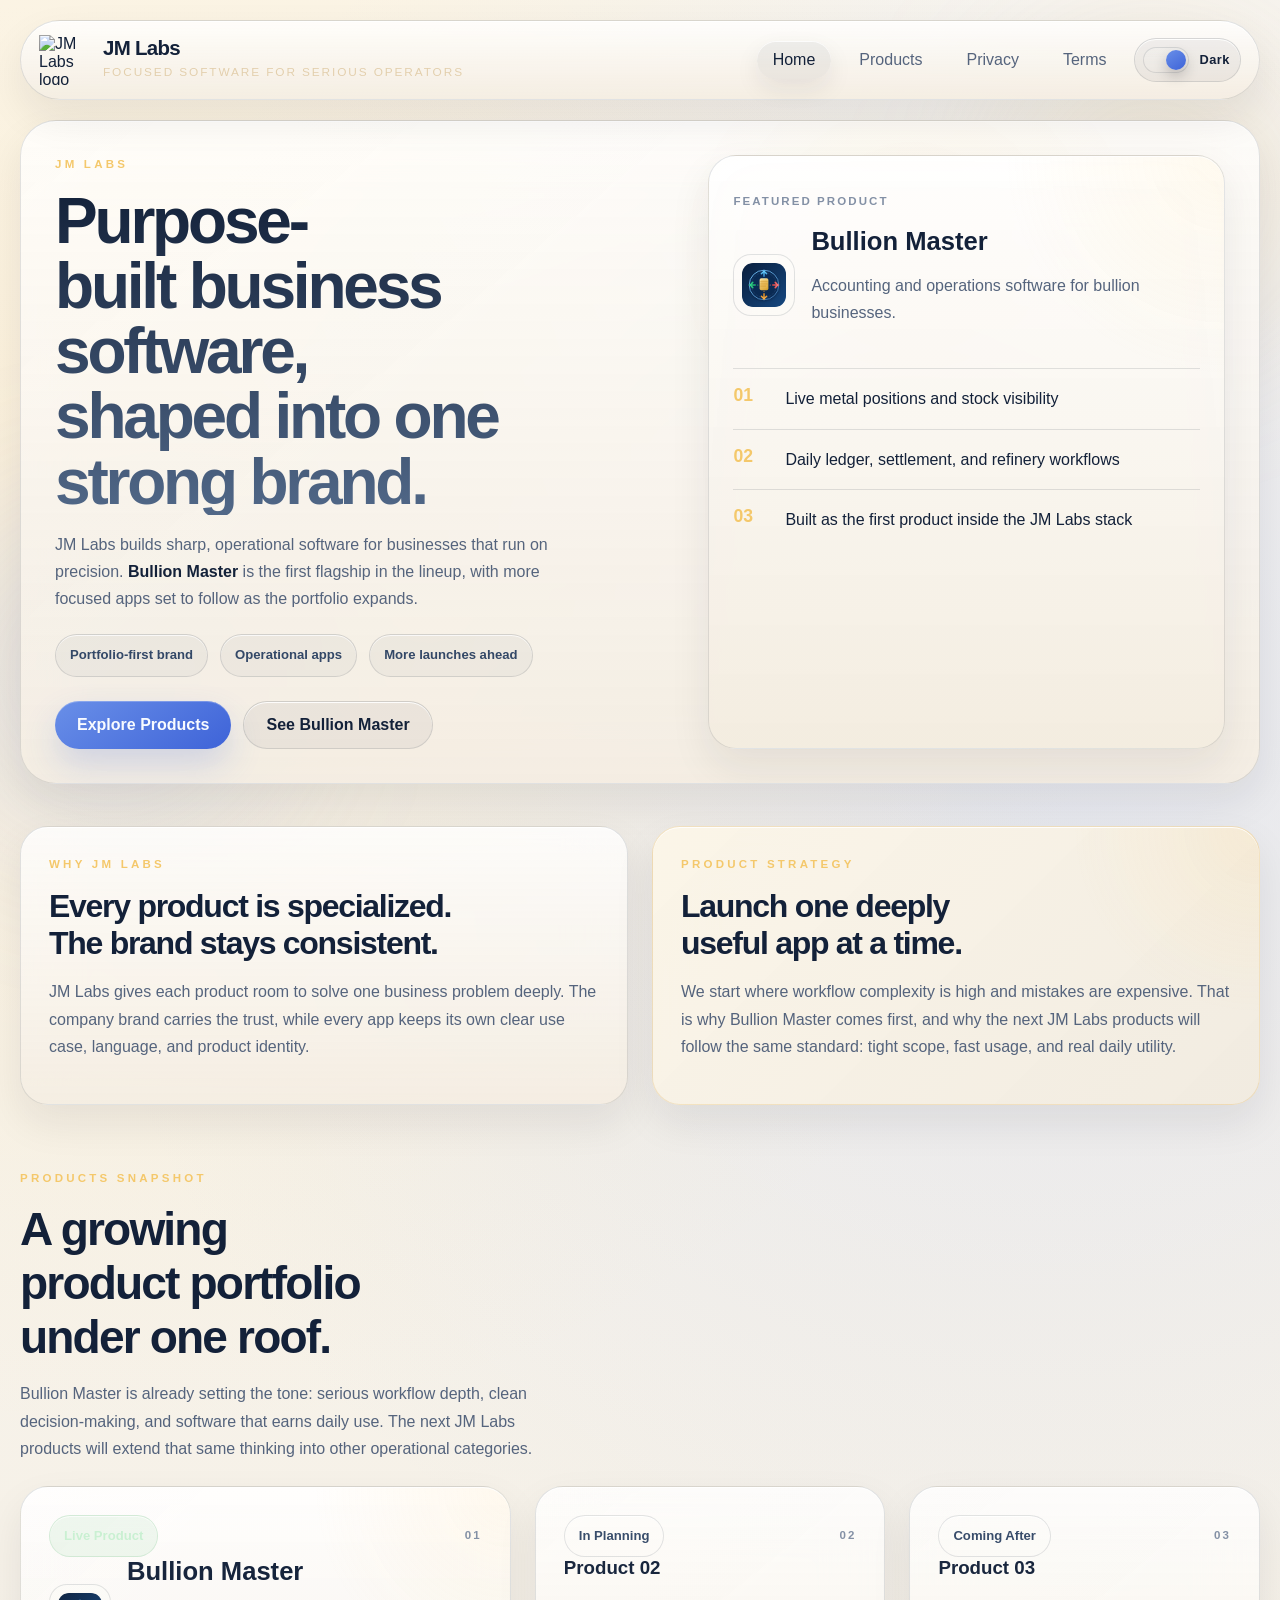
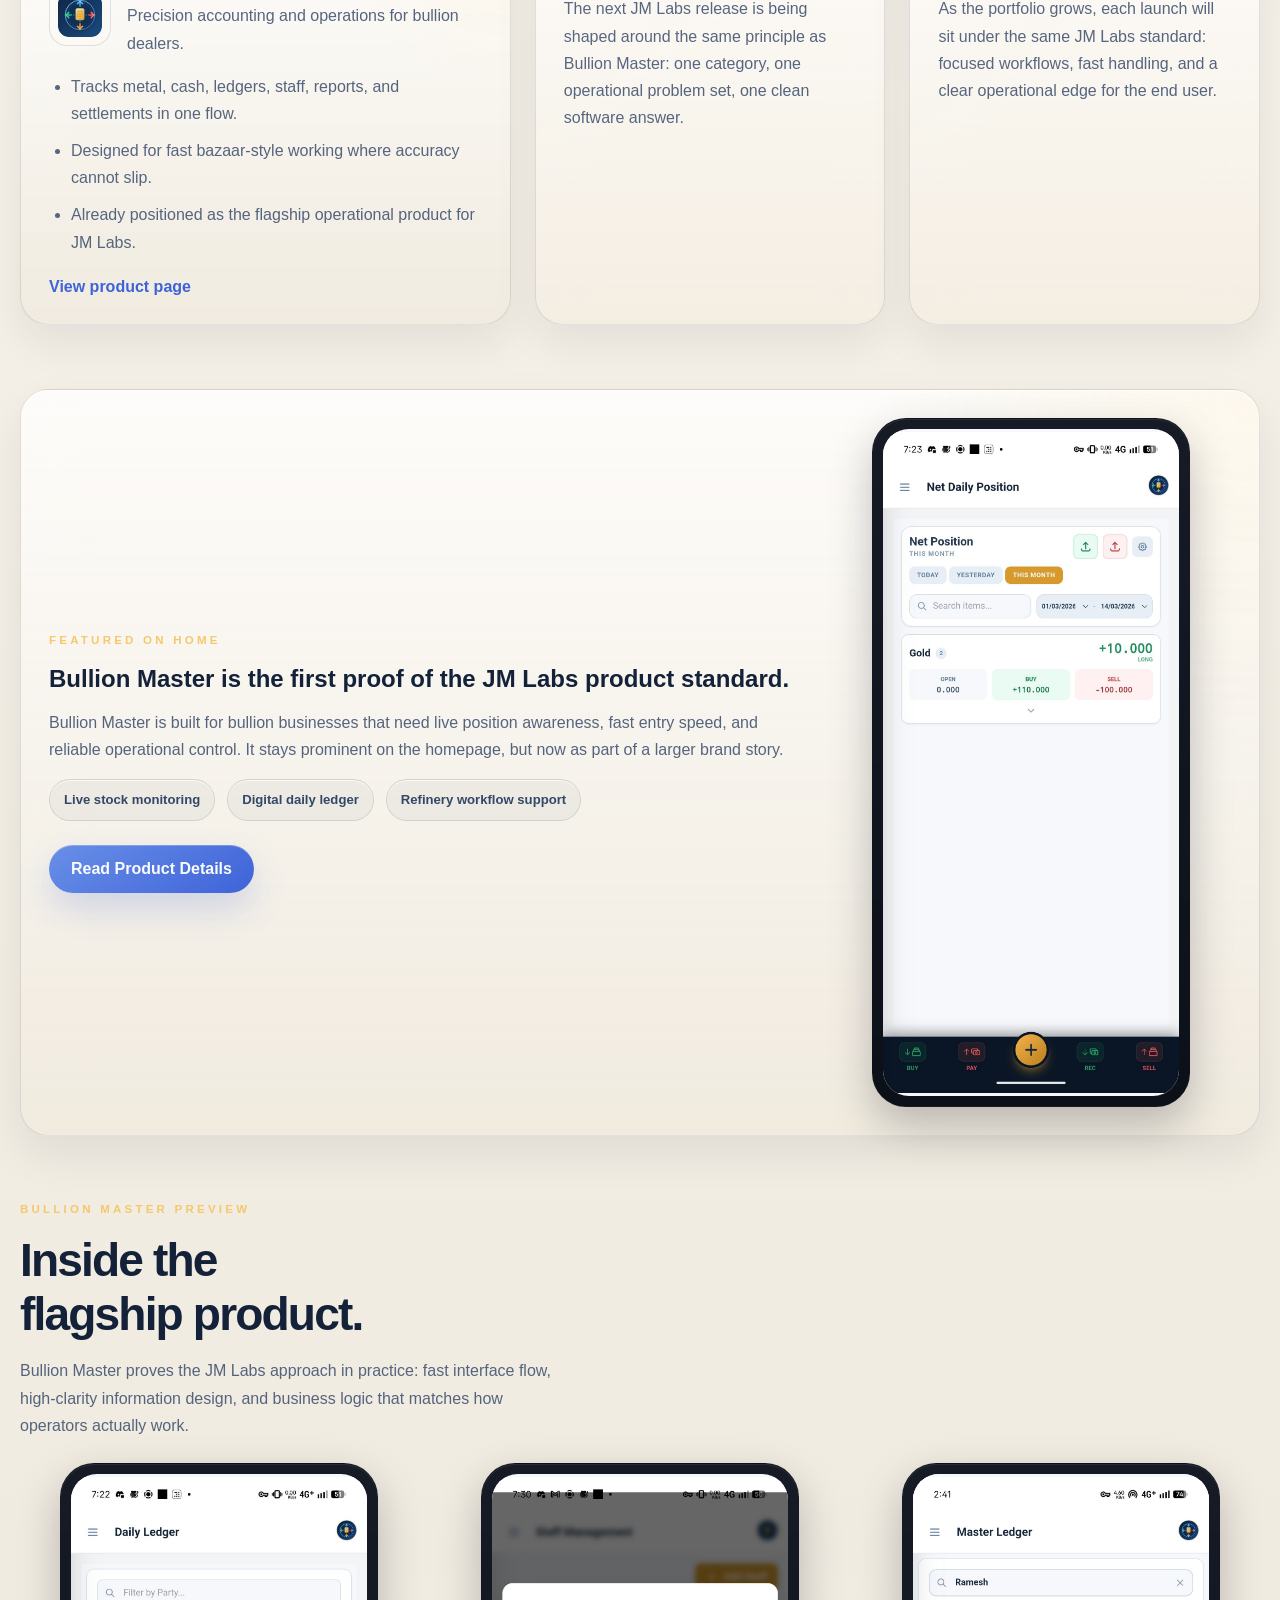
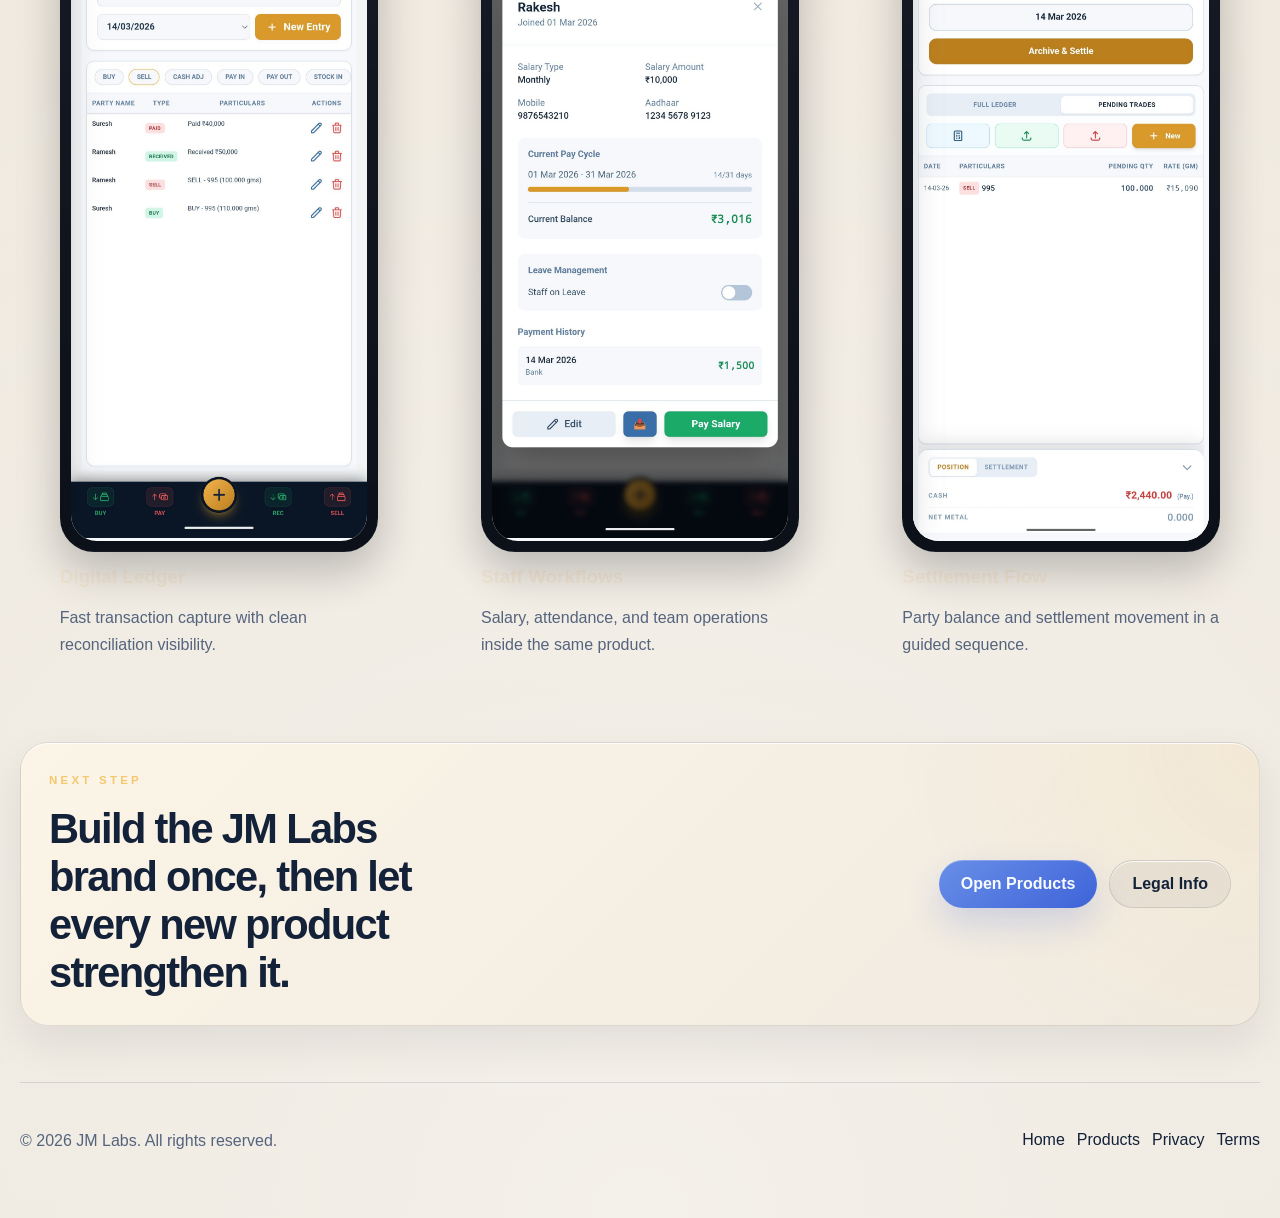
==== index.html @ 19a1b7b4 "Deploy site from JM-Labs-Pvt-Ltd/JM-Labs-Official-Website@8c43b863557e855a9a0ef1b37d0a8977aa1fcd09" ====
<!DOCTYPE html>
<html lang="en">
  <head>
    <meta charset="UTF-8" />
    <meta name="viewport" content="width=device-width, initial-scale=1.0" />
    <title>JM Labs | Product Studio for Purpose-Built Business Apps</title>
    <meta
      name="description"
      content="JM Labs builds focused software products for operational businesses. Explore Bullion Master and the next wave of apps now in development."
    />
    <script>
      (() => {
        try {
          const savedTheme = localStorage.getItem("jmlabs-theme");
          const systemTheme = window.matchMedia("(prefers-color-scheme: light)").matches ? "light" : "dark";
          document.documentElement.dataset.theme = savedTheme || systemTheme;
        } catch {
          document.documentElement.dataset.theme = "dark";
        }
      })();
    </script>
    <link rel="icon" type="image/svg+xml" href="./assets/jm-labs-icon-final-DJR-SEWx.svg" />
    <script type="module" crossorigin src="./assets/script-Eg68pvs0.js"></script>
    <link rel="stylesheet" crossorigin href="./assets/script-B5YEWej2.css">
  </head>
  <body data-page="home">
    <div class="site-chrome">
      <header class="site-header">
        <a class="brand-mark" href="./index.html" aria-label="JM Labs home">
          <img class="brand-icon" src="data:image/svg+xml,%3csvg%20width='1024'%20height='1024'%20viewBox='0%200%201024%201024'%20xmlns='http://www.w3.org/2000/svg'%20fill='none'%3e%3cdefs%3e%3clinearGradient%20id='bgFinal'%20x1='94'%20y1='88'%20x2='930'%20y2='928'%20gradientUnits='userSpaceOnUse'%3e%3cstop%20stop-color='%231A2234'/%3e%3cstop%20offset='1'%20stop-color='%230C1018'/%3e%3c/linearGradient%3e%3clinearGradient%20id='meshFinal'%20x1='236'%20y1='230'%20x2='776'%20y2='794'%20gradientUnits='userSpaceOnUse'%3e%3cstop%20stop-color='%2391D3FF'/%3e%3cstop%20offset='0.56'%20stop-color='%235A7DE0'/%3e%3cstop%20offset='1'%20stop-color='%23F0BC62'/%3e%3c/linearGradient%3e%3c/defs%3e%3crect%20x='72'%20y='72'%20width='880'%20height='880'%20rx='252'%20fill='url(%23bgFinal)'/%3e%3ccircle%20cx='512'%20cy='512'%20r='308'%20stroke='%23FFFFFF'%20stroke-opacity='0.06'%20stroke-width='2'/%3e%3cg%20stroke='url(%23meshFinal)'%20stroke-width='34'%20stroke-linecap='round'%20stroke-linejoin='round'%3e%3cpath%20d='M274%20306H360V682C360%20734%20334%20770%20284%20770'/%3e%3cpath%20d='M474%20736V324L624%20516L730%20392V736'/%3e%3c/g%3e%3cg%20fill='%23F3C66D'%3e%3ccircle%20cx='360'%20cy='306'%20r='21'/%3e%3ccircle%20cx='284'%20cy='770'%20r='21'/%3e%3ccircle%20cx='474'%20cy='324'%20r='21'/%3e%3ccircle%20cx='624'%20cy='516'%20r='21'/%3e%3ccircle%20cx='730'%20cy='392'%20r='21'/%3e%3ccircle%20cx='730'%20cy='736'%20r='21'/%3e%3c/g%3e%3c/svg%3e" alt="JM Labs logo" />
          <span class="brand-lockup">
            <span class="brand-wordmark">JM Labs</span>
            <span class="brand-caption">Focused software for serious operators</span>
          </span>
        </a>

        <div class="header-controls">
          <nav class="site-nav" id="site-nav">
            <a class="is-active" href="./index.html">Home</a>
            <a href="./product-details.html">Products</a>
            <a href="./privacy-policy.html">Privacy</a>
            <a href="./terms-and-conditions.html">Terms</a>
          </nav>

          <button class="theme-toggle" type="button" data-theme-toggle aria-pressed="false">
            <span class="theme-toggle-track" aria-hidden="true">
              <span class="theme-toggle-thumb"></span>
            </span>
            <span class="theme-toggle-label">Light</span>
          </button>

          <button class="menu-toggle" type="button" aria-expanded="false" aria-controls="site-nav">
            Menu
          </button>
        </div>
      </header>

      <main>
        <section class="hero-section reveal">
          <div class="hero-copy">
            <p class="eyebrow">JM Labs</p>
            <h1>Purpose-built business software, shaped into one strong brand.</h1>
            <p class="hero-text">
              JM Labs builds sharp, operational software for businesses that run on precision.
              <strong>Bullion Master</strong> is the first flagship in the lineup, with more
              focused apps set to follow as the portfolio expands.
            </p>

            <div class="hero-badges">
              <span>Portfolio-first brand</span>
              <span>Operational apps</span>
              <span>More launches ahead</span>
            </div>

            <div class="hero-actions">
              <a class="button button-primary" href="./product-details.html">Explore Products</a>
              <a class="button button-secondary" href="./bullion-master.html">See Bullion Master</a>
            </div>
          </div>

          <div class="hero-panel">
            <div class="hero-panel-card">
              <p class="panel-label">Featured Product</p>
              <div class="featured-product-head">
                <img class="product-logo" src="data:image/svg+xml,%3csvg%20width='880'%20height='880'%20viewBox='72%2072%20880%20880'%20xmlns='http://www.w3.org/2000/svg'%20fill='none'%3e%3cdefs%3e%3clinearGradient%20id='bg'%20x1='112'%20y1='120'%20x2='918'%20y2='918'%20gradientUnits='userSpaceOnUse'%3e%3cstop%20stop-color='%230A2040'/%3e%3cstop%20offset='1'%20stop-color='%2315467D'/%3e%3c/linearGradient%3e%3clinearGradient%20id='ring'%20x1='230'%20y1='220'%20x2='800'%20y2='820'%20gradientUnits='userSpaceOnUse'%3e%3cstop%20stop-color='%2378C9FF'/%3e%3cstop%20offset='1'%20stop-color='%233A6EA8'/%3e%3c/linearGradient%3e%3clinearGradient%20id='gold'%20x1='422'%20y1='365'%20x2='610'%20y2='615'%20gradientUnits='userSpaceOnUse'%3e%3cstop%20stop-color='%23FFE9AA'/%3e%3cstop%20offset='1'%20stop-color='%23D29A22'/%3e%3c/linearGradient%3e%3clinearGradient%20id='buy'%20x1='236'%20y1='512'%20x2='350'%20y2='512'%20gradientUnits='userSpaceOnUse'%3e%3cstop%20stop-color='%2330D98B'/%3e%3cstop%20offset='1'%20stop-color='%231BAA67'/%3e%3c/linearGradient%3e%3clinearGradient%20id='sell'%20x1='788'%20y1='512'%20x2='674'%20y2='512'%20gradientUnits='userSpaceOnUse'%3e%3cstop%20stop-color='%23FF7979'/%3e%3cstop%20offset='1'%20stop-color='%23D63B3B'/%3e%3c/linearGradient%3e%3clinearGradient%20id='pay'%20x1='512'%20y1='788'%20x2='512'%20y2='674'%20gradientUnits='userSpaceOnUse'%3e%3cstop%20stop-color='%23F7AF47'/%3e%3cstop%20offset='1'%20stop-color='%23D9851A'/%3e%3c/linearGradient%3e%3clinearGradient%20id='rec'%20x1='512'%20y1='236'%20x2='512'%20y2='350'%20gradientUnits='userSpaceOnUse'%3e%3cstop%20stop-color='%2368D0FF'/%3e%3cstop%20offset='1'%20stop-color='%232E8BCE'/%3e%3c/linearGradient%3e%3cfilter%20id='shadow'%20x='90'%20y='90'%20width='844'%20height='844'%20filterUnits='userSpaceOnUse'%20color-interpolation-filters='sRGB'%3e%3cfeDropShadow%20dx='0'%20dy='18'%20stdDeviation='20'%20flood-color='%2306172F'%20flood-opacity='0.45'/%3e%3c/filter%3e%3c/defs%3e%3crect%20x='72'%20y='72'%20width='880'%20height='880'%20rx='220'%20fill='url(%23bg)'/%3e%3cg%20filter='url(%23shadow)'%3e%3ccircle%20cx='512'%20cy='512'%20r='296'%20fill='%230A2A53'%20stroke='url(%23ring)'%20stroke-width='18'/%3e%3ccircle%20cx='512'%20cy='512'%20r='250'%20stroke='%235E86B5'%20stroke-width='8'%20stroke-dasharray='16%2018'%20opacity='0.75'/%3e%3cpath%20d='M338%20512H236'%20stroke='url(%23buy)'%20stroke-width='30'%20stroke-linecap='round'/%3e%3cpath%20d='M236%20512L288%20460'%20stroke='url(%23buy)'%20stroke-width='30'%20stroke-linecap='round'/%3e%3cpath%20d='M236%20512L288%20564'%20stroke='url(%23buy)'%20stroke-width='30'%20stroke-linecap='round'/%3e%3cpath%20d='M686%20512H788'%20stroke='url(%23sell)'%20stroke-width='30'%20stroke-linecap='round'/%3e%3cpath%20d='M788%20512L736%20460'%20stroke='url(%23sell)'%20stroke-width='30'%20stroke-linecap='round'/%3e%3cpath%20d='M788%20512L736%20564'%20stroke='url(%23sell)'%20stroke-width='30'%20stroke-linecap='round'/%3e%3cpath%20d='M512%20338V236'%20stroke='url(%23rec)'%20stroke-width='30'%20stroke-linecap='round'/%3e%3cpath%20d='M512%20236L460%20288'%20stroke='url(%23rec)'%20stroke-width='30'%20stroke-linecap='round'/%3e%3cpath%20d='M512%20236L564%20288'%20stroke='url(%23rec)'%20stroke-width='30'%20stroke-linecap='round'/%3e%3cpath%20d='M512%20686V788'%20stroke='url(%23pay)'%20stroke-width='30'%20stroke-linecap='round'/%3e%3cpath%20d='M512%20788L460%20736'%20stroke='url(%23pay)'%20stroke-width='30'%20stroke-linecap='round'/%3e%3cpath%20d='M512%20788L564%20736'%20stroke='url(%23pay)'%20stroke-width='30'%20stroke-linecap='round'/%3e%3crect%20x='424'%20y='378'%20width='176'%20height='238'%20rx='34'%20fill='url(%23gold)'/%3e%3crect%20x='450'%20y='410'%20width='124'%20height='172'%20rx='24'%20fill='%23E8B64F'%20opacity='0.4'/%3e%3cpath%20d='M444%20446H580'%20stroke='%23C78616'%20stroke-width='8'%20stroke-linecap='round'/%3e%3cpath%20d='M444%20490H580'%20stroke='%23C78616'%20stroke-width='8'%20stroke-linecap='round'/%3e%3cpath%20d='M444%20534H544'%20stroke='%23C78616'%20stroke-width='8'%20stroke-linecap='round'/%3e%3ccircle%20cx='388'%20cy='512'%20r='10'%20fill='%232ED787'/%3e%3ccircle%20cx='636'%20cy='512'%20r='10'%20fill='%23FF7272'/%3e%3ccircle%20cx='512'%20cy='388'%20r='10'%20fill='%2363CAFF'/%3e%3ccircle%20cx='512'%20cy='636'%20r='10'%20fill='%23F4A43B'/%3e%3c/g%3e%3c/svg%3e" alt="Bullion Master logo" />
                <div>
                  <h2>Bullion Master</h2>
                  <p>Accounting and operations software for bullion businesses.</p>
                </div>
              </div>

              <div class="signal-list">
                <div>
                  <strong>01</strong>
                  <span>Live metal positions and stock visibility</span>
                </div>
                <div>
                  <strong>02</strong>
                  <span>Daily ledger, settlement, and refinery workflows</span>
                </div>
                <div>
                  <strong>03</strong>
                  <span>Built as the first product inside the JM Labs stack</span>
                </div>
              </div>
            </div>
          </div>
        </section>

        <section class="section-grid intro-grid">
          <article class="info-card reveal">
            <p class="eyebrow">Why JM Labs</p>
            <h2>Every product is specialized. The brand stays consistent.</h2>
            <p>
              JM Labs gives each product room to solve one business problem deeply. The company
              brand carries the trust, while every app keeps its own clear use case, language,
              and product identity.
            </p>
          </article>

          <article class="info-card accent-card reveal">
            <p class="eyebrow">Product Strategy</p>
            <h2>Launch one deeply useful app at a time.</h2>
            <p>
              We start where workflow complexity is high and mistakes are expensive. That is why
              Bullion Master comes first, and why the next JM Labs products will follow the same
              standard: tight scope, fast usage, and real daily utility.
            </p>
          </article>
        </section>

        <section class="portfolio-section">
          <div class="section-heading reveal">
            <p class="eyebrow">Products Snapshot</p>
            <h2>A growing product portfolio under one roof.</h2>
            <p class="section-copy">
              Bullion Master is already setting the tone: serious workflow depth, clean
              decision-making, and software that earns daily use. The next JM Labs products
              will extend that same thinking into other operational categories.
            </p>
          </div>

          <div class="portfolio-grid">
            <article class="portfolio-card portfolio-card-featured reveal">
              <div class="portfolio-topline">
                <span class="status-chip status-live">Live Product</span>
                <span class="product-index">01</span>
              </div>
              <div class="portfolio-brand">
                <img class="product-logo" src="data:image/svg+xml,%3csvg%20width='880'%20height='880'%20viewBox='72%2072%20880%20880'%20xmlns='http://www.w3.org/2000/svg'%20fill='none'%3e%3cdefs%3e%3clinearGradient%20id='bg'%20x1='112'%20y1='120'%20x2='918'%20y2='918'%20gradientUnits='userSpaceOnUse'%3e%3cstop%20stop-color='%230A2040'/%3e%3cstop%20offset='1'%20stop-color='%2315467D'/%3e%3c/linearGradient%3e%3clinearGradient%20id='ring'%20x1='230'%20y1='220'%20x2='800'%20y2='820'%20gradientUnits='userSpaceOnUse'%3e%3cstop%20stop-color='%2378C9FF'/%3e%3cstop%20offset='1'%20stop-color='%233A6EA8'/%3e%3c/linearGradient%3e%3clinearGradient%20id='gold'%20x1='422'%20y1='365'%20x2='610'%20y2='615'%20gradientUnits='userSpaceOnUse'%3e%3cstop%20stop-color='%23FFE9AA'/%3e%3cstop%20offset='1'%20stop-color='%23D29A22'/%3e%3c/linearGradient%3e%3clinearGradient%20id='buy'%20x1='236'%20y1='512'%20x2='350'%20y2='512'%20gradientUnits='userSpaceOnUse'%3e%3cstop%20stop-color='%2330D98B'/%3e%3cstop%20offset='1'%20stop-color='%231BAA67'/%3e%3c/linearGradient%3e%3clinearGradient%20id='sell'%20x1='788'%20y1='512'%20x2='674'%20y2='512'%20gradientUnits='userSpaceOnUse'%3e%3cstop%20stop-color='%23FF7979'/%3e%3cstop%20offset='1'%20stop-color='%23D63B3B'/%3e%3c/linearGradient%3e%3clinearGradient%20id='pay'%20x1='512'%20y1='788'%20x2='512'%20y2='674'%20gradientUnits='userSpaceOnUse'%3e%3cstop%20stop-color='%23F7AF47'/%3e%3cstop%20offset='1'%20stop-color='%23D9851A'/%3e%3c/linearGradient%3e%3clinearGradient%20id='rec'%20x1='512'%20y1='236'%20x2='512'%20y2='350'%20gradientUnits='userSpaceOnUse'%3e%3cstop%20stop-color='%2368D0FF'/%3e%3cstop%20offset='1'%20stop-color='%232E8BCE'/%3e%3c/linearGradient%3e%3cfilter%20id='shadow'%20x='90'%20y='90'%20width='844'%20height='844'%20filterUnits='userSpaceOnUse'%20color-interpolation-filters='sRGB'%3e%3cfeDropShadow%20dx='0'%20dy='18'%20stdDeviation='20'%20flood-color='%2306172F'%20flood-opacity='0.45'/%3e%3c/filter%3e%3c/defs%3e%3crect%20x='72'%20y='72'%20width='880'%20height='880'%20rx='220'%20fill='url(%23bg)'/%3e%3cg%20filter='url(%23shadow)'%3e%3ccircle%20cx='512'%20cy='512'%20r='296'%20fill='%230A2A53'%20stroke='url(%23ring)'%20stroke-width='18'/%3e%3ccircle%20cx='512'%20cy='512'%20r='250'%20stroke='%235E86B5'%20stroke-width='8'%20stroke-dasharray='16%2018'%20opacity='0.75'/%3e%3cpath%20d='M338%20512H236'%20stroke='url(%23buy)'%20stroke-width='30'%20stroke-linecap='round'/%3e%3cpath%20d='M236%20512L288%20460'%20stroke='url(%23buy)'%20stroke-width='30'%20stroke-linecap='round'/%3e%3cpath%20d='M236%20512L288%20564'%20stroke='url(%23buy)'%20stroke-width='30'%20stroke-linecap='round'/%3e%3cpath%20d='M686%20512H788'%20stroke='url(%23sell)'%20stroke-width='30'%20stroke-linecap='round'/%3e%3cpath%20d='M788%20512L736%20460'%20stroke='url(%23sell)'%20stroke-width='30'%20stroke-linecap='round'/%3e%3cpath%20d='M788%20512L736%20564'%20stroke='url(%23sell)'%20stroke-width='30'%20stroke-linecap='round'/%3e%3cpath%20d='M512%20338V236'%20stroke='url(%23rec)'%20stroke-width='30'%20stroke-linecap='round'/%3e%3cpath%20d='M512%20236L460%20288'%20stroke='url(%23rec)'%20stroke-width='30'%20stroke-linecap='round'/%3e%3cpath%20d='M512%20236L564%20288'%20stroke='url(%23rec)'%20stroke-width='30'%20stroke-linecap='round'/%3e%3cpath%20d='M512%20686V788'%20stroke='url(%23pay)'%20stroke-width='30'%20stroke-linecap='round'/%3e%3cpath%20d='M512%20788L460%20736'%20stroke='url(%23pay)'%20stroke-width='30'%20stroke-linecap='round'/%3e%3cpath%20d='M512%20788L564%20736'%20stroke='url(%23pay)'%20stroke-width='30'%20stroke-linecap='round'/%3e%3crect%20x='424'%20y='378'%20width='176'%20height='238'%20rx='34'%20fill='url(%23gold)'/%3e%3crect%20x='450'%20y='410'%20width='124'%20height='172'%20rx='24'%20fill='%23E8B64F'%20opacity='0.4'/%3e%3cpath%20d='M444%20446H580'%20stroke='%23C78616'%20stroke-width='8'%20stroke-linecap='round'/%3e%3cpath%20d='M444%20490H580'%20stroke='%23C78616'%20stroke-width='8'%20stroke-linecap='round'/%3e%3cpath%20d='M444%20534H544'%20stroke='%23C78616'%20stroke-width='8'%20stroke-linecap='round'/%3e%3ccircle%20cx='388'%20cy='512'%20r='10'%20fill='%232ED787'/%3e%3ccircle%20cx='636'%20cy='512'%20r='10'%20fill='%23FF7272'/%3e%3ccircle%20cx='512'%20cy='388'%20r='10'%20fill='%2363CAFF'/%3e%3ccircle%20cx='512'%20cy='636'%20r='10'%20fill='%23F4A43B'/%3e%3c/g%3e%3c/svg%3e" alt="Bullion Master logo" />
                <div>
                  <h3>Bullion Master</h3>
                  <p>Precision accounting and operations for bullion dealers.</p>
                </div>
              </div>
              <ul class="detail-list">
                <li>Tracks metal, cash, ledgers, staff, reports, and settlements in one flow.</li>
                <li>Designed for fast bazaar-style working where accuracy cannot slip.</li>
                <li>Already positioned as the flagship operational product for JM Labs.</li>
              </ul>
              <a class="inline-link" href="./bullion-master.html">View product page</a>
            </article>

            <article class="portfolio-card reveal">
              <div class="portfolio-topline">
                <span class="status-chip status-roadmap">In Planning</span>
                <span class="product-index">02</span>
              </div>
              <h3>Product 02</h3>
              <p>
                The next JM Labs release is being shaped around the same principle as Bullion
                Master: one category, one operational problem set, one clean software answer.
              </p>
            </article>

            <article class="portfolio-card reveal">
              <div class="portfolio-topline">
                <span class="status-chip status-roadmap">Coming After</span>
                <span class="product-index">03</span>
              </div>
              <h3>Product 03</h3>
              <p>
                As the portfolio grows, each launch will sit under the same JM Labs standard:
                focused workflows, fast handling, and a clear operational edge for the end user.
              </p>
            </article>
          </div>
        </section>

        <section class="featured-section reveal" id="featured-product">
          <div class="featured-copy">
            <p class="eyebrow">Featured on Home</p>
            <h2>Bullion Master is the first proof of the JM Labs product standard.</h2>
            <p>
              Bullion Master is built for bullion businesses that need live position awareness,
              fast entry speed, and reliable operational control. It stays prominent on the
              homepage, but now as part of a larger brand story.
            </p>
            <div class="hero-badges-compact">
              <span>Live stock monitoring</span>
              <span>Digital daily ledger</span>
              <span>Refinery workflow support</span>
            </div>
            <div class="hero-actions">
              <a class="button button-primary" href="./bullion-master.html">Read Product Details</a>
            </div>
          </div>

          <div class="screen-mockup reveal">
            <div class="screen-mockup-inner">
              <img src="./assets/photo_2026-03-14_19-44-32-DN5139Eu.jpg" alt="Bullion Master live metal position screen" />
            </div>
          </div>
        </section>

        <section class="screens-section">
          <div class="section-heading reveal">
            <p class="eyebrow">Bullion Master Preview</p>
            <h2>Inside the flagship product.</h2>
            <p class="section-copy">
              Bullion Master proves the JM Labs approach in practice: fast interface flow,
              high-clarity information design, and business logic that matches how operators
              actually work.
            </p>
          </div>

          <div class="screens-grid">
            <article class="screen-mockup-wrapper reveal">
              <div class="screen-mockup">
                <div class="screen-mockup-inner">
                  <img src="./assets/photo_2026-03-14_19-44-14-CC3RrkgY.jpg" alt="Bullion Master digital ledger" />
                </div>
              </div>
              <div class="screen-description">
                <h3>Digital Ledger</h3>
                <p>Fast transaction capture with clean reconciliation visibility.</p>
              </div>
            </article>

            <article class="screen-mockup-wrapper reveal">
              <div class="screen-mockup">
                <div class="screen-mockup-inner">
                  <img src="./assets/photo_2026-03-14_19-44-38-XK0mXHyj.jpg" alt="Bullion Master staff management" />
                </div>
              </div>
              <div class="screen-description">
                <h3>Staff Workflows</h3>
                <p>Salary, attendance, and team operations inside the same product.</p>
              </div>
            </article>

            <article class="screen-mockup-wrapper reveal">
              <div class="screen-mockup screen-slider" data-autoplay="true">
                <div class="screen-mockup-inner">
                  <img src="./assets/1-EnSyf6CF.jpg" alt="Bullion Master settlement step 1" class="slide active" />
                  <img src="./assets/2-D6_xnZfg.jpg" alt="Bullion Master settlement step 2" class="slide" />
                  <img src="./assets/3-BNCkScl2.jpg" alt="Bullion Master settlement step 3" class="slide" />
                </div>
              </div>
              <div class="screen-description">
                <h3>Settlement Flow</h3>
                <p>Party balance and settlement movement in a guided sequence.</p>
              </div>
            </article>
          </div>
        </section>

        <section class="cta-section reveal">
          <div>
            <p class="eyebrow">Next Step</p>
            <h2>Build the JM Labs brand once, then let every new product strengthen it.</h2>
          </div>
          <div class="cta-actions">
            <a class="button button-primary" href="./product-details.html">Open Products</a>
            <a class="button button-secondary" href="./terms-and-conditions.html">Legal Info</a>
          </div>
        </section>
      </main>

      <footer class="site-footer">
        <p>&copy; <span data-current-year></span> JM Labs. All rights reserved.</p>
        <div class="footer-links">
          <a href="./index.html">Home</a>
          <a href="./product-details.html">Products</a>
          <a href="./privacy-policy.html">Privacy</a>
          <a href="./terms-and-conditions.html">Terms</a>
        </div>
      </footer>

      <div id="screen-lightbox" class="lightbox" aria-hidden="true">
        <div class="lightbox-backdrop"></div>
        <button class="lightbox-close" type="button" aria-label="Close">&times;</button>
        <div class="lightbox-content"></div>
      </div>
    </div>
  </body>
</html>
---- assets/script-B5YEWej2.css ----
:root{color-scheme:dark;--font-sans: "Avenir Next", "SF Pro Display", "Segoe UI Variable", "Segoe UI", "Helvetica Neue", sans-serif;--cream-50: #fbf6ee;--cream-100: #f4ead9;--cream-200: #e8d4b0;--sand-50: #f8f2e8;--sand-100: #f1e5d3;--sand-200: #e3cfad;--sand-300: #cfb380;--sand-400: #b4894c;--sand-500: #9b6a2f;--ink-950: #0e1016;--ink-900: #131825;--ink-850: #182032;--ink-800: #1e293d;--ink-700: #30415f;--ink-600: #4c5d7d;--mist-300: #d2d8e5;--mist-200: #e5e9f1;--mist-100: #f5f7fb;--copper-400: #c06a3f;--gold-400: #ddb15a;--gold-500: #f4c86b;--glow-a: rgba(255, 210, 128, .24);--glow-b: rgba(124, 157, 255, .2);--surface: rgba(24, 31, 47, .7);--surface-strong: rgba(17, 22, 34, .9);--surface-soft: rgba(255, 255, 255, .07);--line: rgba(255, 255, 255, .12);--line-strong: rgba(255, 255, 255, .22);--text-main: var(--mist-100);--text-soft: #b5bfd1;--text-muted: #8d99b0;--success: #7bc28c;--radius-xl: 36px;--radius-lg: 28px;--radius-md: 20px;--radius-sm: 14px;--content-width: 1240px;--shadow-xl: 0 38px 110px rgba(6, 10, 20, .34);--shadow-lg: 0 24px 60px rgba(7, 10, 18, .24);--shadow-soft: inset 0 1px 0 rgba(255, 255, 255, .14), 0 20px 45px rgba(5, 9, 18, .22);--body-bg-top: #151a28;--body-bg-bottom: #0d111a;--body-glow-c: rgba(255, 240, 214, .06);--panel-base-top: rgba(28, 35, 52, .82);--panel-base-bottom: rgba(15, 20, 32, .9);--header-top: rgba(24, 30, 45, .86);--header-bottom: rgba(18, 23, 36, .82);--panel-highlight-top: rgba(33, 42, 62, .96);--panel-highlight-bottom: rgba(15, 20, 31, .94);--panel-accent-top: rgba(44, 34, 18, .34);--panel-accent-bottom: rgba(22, 30, 46, .94);--panel-feature-top: rgba(31, 41, 60, .96);--panel-feature-bottom: rgba(14, 19, 31, .96);--panel-strong-top: rgba(28, 35, 51, .9);--panel-strong-bottom: rgba(13, 18, 29, .92);--panel-warm-top: rgba(31, 40, 58, .96);--panel-warm-bottom: rgba(13, 18, 28, .94);--panel-cta-top: rgba(52, 39, 18, .34);--panel-cta-bottom: rgba(16, 22, 34, .96);--chip-bg: rgba(255, 255, 255, .08);--chip-text: var(--mist-200);--chip-shadow: inset 0 1px 0 rgba(255, 255, 255, .12);--nav-active-bg: rgba(255, 255, 255, .1);--nav-active-shadow: inset 0 1px 0 rgba(255, 255, 255, .18), 0 10px 18px rgba(5, 8, 16, .14);--button-primary-top: #f6deb0;--button-primary-bottom: #f2c76e;--button-primary-text: #1b150a;--button-primary-shadow: inset 0 1px 0 rgba(255, 255, 255, .36), 0 16px 32px rgba(230, 177, 67, .22);--button-secondary-bg: rgba(255, 255, 255, .07);--button-secondary-shadow: inset 0 1px 0 rgba(255, 255, 255, .12);--heading-top: #f7f9ff;--heading-bottom: #d9e3ff;--accent-link: var(--gold-500)}:root[data-theme=light]{color-scheme:light;--surface: rgba(255, 255, 255, .8);--surface-strong: rgba(244, 237, 226, .96);--surface-soft: rgba(19, 33, 52, .04);--line: rgba(21, 33, 52, .12);--line-strong: rgba(21, 33, 52, .18);--text-main: #132139;--text-soft: #55647d;--text-muted: #8390a5;--body-bg-top: #fbf7ef;--body-bg-bottom: #ece6db;--glow-a: rgba(240, 192, 95, .14);--glow-b: rgba(90, 125, 224, .14);--body-glow-c: rgba(255, 255, 255, .42);--shadow-xl: 0 38px 110px rgba(23, 30, 43, .16);--shadow-lg: 0 24px 60px rgba(23, 30, 43, .1);--shadow-soft: inset 0 1px 0 rgba(255, 255, 255, .88), 0 18px 40px rgba(20, 28, 40, .08);--panel-base-top: rgba(255, 255, 255, .8);--panel-base-bottom: rgba(244, 237, 226, .95);--header-top: rgba(255, 255, 255, .84);--header-bottom: rgba(244, 237, 226, .95);--panel-highlight-top: rgba(255, 255, 255, .92);--panel-highlight-bottom: rgba(243, 236, 224, .97);--panel-accent-top: rgba(251, 245, 232, .96);--panel-accent-bottom: rgba(241, 235, 224, .98);--panel-feature-top: rgba(255, 255, 255, .92);--panel-feature-bottom: rgba(240, 234, 223, .97);--panel-strong-top: rgba(255, 255, 255, .88);--panel-strong-bottom: rgba(241, 235, 224, .96);--panel-warm-top: rgba(255, 252, 246, .96);--panel-warm-bottom: rgba(241, 235, 224, .98);--panel-cta-top: rgba(251, 244, 231, .96);--panel-cta-bottom: rgba(239, 233, 223, .98);--chip-bg: rgba(21, 33, 52, .04);--chip-text: #334867;--chip-shadow: inset 0 1px 0 rgba(255, 255, 255, .72);--nav-active-bg: rgba(21, 33, 52, .06);--nav-active-shadow: inset 0 1px 0 rgba(255, 255, 255, .8), 0 10px 24px rgba(20, 28, 40, .08);--button-primary-top: #698fe8;--button-primary-bottom: #3e63d8;--button-primary-text: #f8fbff;--button-primary-shadow: inset 0 1px 0 rgba(255, 255, 255, .24), 0 16px 34px rgba(62, 99, 216, .2);--button-secondary-bg: rgba(21, 33, 52, .05);--button-secondary-shadow: inset 0 1px 0 rgba(255, 255, 255, .9);--heading-top: #132139;--heading-bottom: #516888;--accent-link: #3e63d8}*{box-sizing:border-box}html{scroll-behavior:smooth}body{margin:0;min-height:100vh;font-family:var(--font-sans);color:var(--text-main);background:radial-gradient(circle at 12% 10%,rgba(255,211,124,.18),transparent 24%),radial-gradient(circle at 82% 16%,rgba(130,165,255,.16),transparent 26%),radial-gradient(circle at 50% 100%,var(--body-glow-c),transparent 30%),linear-gradient(180deg,var(--body-bg-top) 0%,var(--body-bg-bottom) 100%);overflow-x:hidden;-webkit-font-smoothing:antialiased;transition:background .22s ease,color .22s ease}body:before,body:after{content:"";position:fixed;inset:auto;border-radius:999px;filter:blur(80px);pointer-events:none;z-index:0}body:before{top:2rem;right:-2rem;width:20rem;height:20rem;background:var(--glow-a)}body:after{bottom:3rem;left:-4rem;width:22rem;height:22rem;background:var(--glow-b)}a{color:inherit;text-decoration:none}img{display:block;max-width:100%}p,li,span{line-height:1.7}p,li{color:var(--text-soft)}h1,h2,h3,strong{margin:0;color:var(--text-main);text-wrap:balance}.site-chrome{position:relative;z-index:1;width:min(calc(100% - 32px),var(--content-width));margin:0 auto;padding:18px 0 36px}.site-header,.hero-section,.info-card,.portfolio-card,.featured-section,.product-hero,.screen-mockup,.video-card,.cta-section,.page-hero,.detail-card,.story-card,.legal-card,.hero-panel-card{background:linear-gradient(180deg,var(--panel-base-top),var(--panel-base-bottom));border:1px solid var(--line);box-shadow:var(--shadow-soft);backdrop-filter:blur(28px) saturate(130%);-webkit-backdrop-filter:blur(28px) saturate(130%);transition:background .22s ease,border-color .22s ease,box-shadow .22s ease,color .22s ease}.site-header{position:sticky;top:20px;z-index:30;display:flex;align-items:center;justify-content:space-between;gap:20px;padding:14px 18px;border-radius:999px;background:linear-gradient(180deg,var(--header-top),var(--header-bottom))}.brand-mark{display:inline-flex;align-items:center;gap:14px;min-width:0}.header-controls{display:flex;align-items:center;gap:12px;margin-left:auto;position:relative}.brand-icon{width:50px;height:50px;display:block;flex:0 0 auto}.brand-lockup{display:flex;flex-direction:column;min-width:0}.brand-wordmark{font-family:var(--font-sans);font-size:1.28rem;line-height:1;letter-spacing:-.035em;font-weight:650}.brand-caption{margin-top:4px;font-size:.74rem;letter-spacing:.16em;text-transform:uppercase;color:var(--sand-200)}.site-nav,.hero-badges,.hero-badges-compact,.hero-actions,.cta-actions,.footer-links{display:flex;flex-wrap:wrap;gap:12px}.site-nav{align-items:center}.site-nav a{padding:10px 16px;border-radius:999px;color:var(--text-soft);transition:.18s ease}.site-nav a:hover,.site-nav a.is-active{color:var(--text-main);background:var(--nav-active-bg);box-shadow:var(--nav-active-shadow)}.theme-toggle{display:inline-flex;align-items:center;gap:10px;min-height:44px;padding:6px 10px 6px 8px;border:1px solid var(--line);border-radius:999px;background:var(--button-secondary-bg);color:var(--text-main);box-shadow:var(--button-secondary-shadow);cursor:pointer;transition:background .18s ease,border-color .18s ease,box-shadow .18s ease,transform .18s ease}.theme-toggle:hover{transform:translateY(-1px)}.theme-toggle-track{position:relative;width:46px;height:26px;border-radius:999px;background:linear-gradient(180deg,#ffffff24,#ffffff0d);border:1px solid var(--line)}.theme-toggle-thumb{position:absolute;top:2px;left:2px;width:20px;height:20px;border-radius:999px;background:linear-gradient(145deg,var(--button-primary-top),var(--button-primary-bottom));box-shadow:0 6px 14px #0f141f3d;transition:transform .22s ease,background .22s ease}:root[data-theme=light] .theme-toggle-thumb{transform:translate(20px)}.theme-toggle-label{font-size:.8rem;font-weight:800;letter-spacing:.04em}.menu-toggle{display:none;border:1px solid var(--line);border-radius:12px;padding:8px 12px;background:#ffffff0f;color:var(--text-main);font-weight:700;cursor:pointer}.reveal{opacity:0;transform:translateY(24px);transition:opacity .7s ease,transform .7s ease}.reveal.active{opacity:1;transform:translateY(0)}.hero-section{margin-top:22px;padding:34px;border-radius:var(--radius-xl);display:grid;grid-template-columns:minmax(0,1.1fr) minmax(300px,.9fr);gap:22px;position:relative;overflow:hidden}.hero-section:before{content:"";position:absolute;top:0;right:0;bottom:0;left:0;background:linear-gradient(135deg,rgba(255,255,255,.06),transparent 42%),radial-gradient(circle at 72% 22%,rgba(255,213,127,.14),transparent 24%);pointer-events:none}.hero-copy,.hero-panel{position:relative;z-index:1}.eyebrow{margin:0 0 14px;text-transform:uppercase;letter-spacing:.28em;font-size:.72rem;font-weight:800;color:var(--gold-500)}.hero-copy h1,.page-hero h1{font-family:var(--font-sans);font-size:clamp(2.4rem,5vw,4.2rem);line-height:1.02;letter-spacing:-.05em;font-weight:750;max-width:13ch;background:linear-gradient(180deg,var(--heading-top),var(--heading-bottom));-webkit-background-clip:text;background-clip:text;color:transparent}.hero-text,.page-intro,.section-copy{max-width:60ch;margin-top:16px;font-size:1rem}.hero-badges{margin-top:22px}.hero-badges span,.hero-badges-compact span,.status-chip{padding:9px 14px;border-radius:999px;background:var(--chip-bg);border:1px solid var(--line);color:var(--chip-text);font-size:.82rem;font-weight:700;box-shadow:var(--chip-shadow)}.hero-actions{margin-top:24px}.button{display:inline-flex;align-items:center;justify-content:center;min-height:48px;padding:11px 22px;border-radius:999px;font-weight:800;transition:transform .18s ease,box-shadow .18s ease,background .18s ease}.button:hover{transform:translateY(-2px)}.button-primary{color:var(--button-primary-text);background:linear-gradient(145deg,var(--button-primary-top),var(--button-primary-bottom));box-shadow:var(--button-primary-shadow)}.button-secondary{color:var(--text-main);background:var(--button-secondary-bg);border:1px solid var(--line);box-shadow:var(--button-secondary-shadow)}.hero-panel-card,.portfolio-card,.detail-card,.story-card,.legal-card,.info-card,.cta-section,.featured-section,.page-hero{border-radius:var(--radius-lg)}.hero-panel-card{padding:24px;height:100%;background:radial-gradient(circle at top right,rgba(255,212,122,.12),transparent 28%),linear-gradient(180deg,var(--panel-highlight-top),var(--panel-highlight-bottom))}.panel-label,.product-index,.story-step{color:var(--text-muted);text-transform:uppercase;letter-spacing:.18em;font-size:.72rem;font-weight:800}.featured-product-head,.portfolio-brand{display:flex;align-items:center;gap:16px}.featured-product-head{margin-top:16px}.featured-product-head h2,.portfolio-brand h2,.portfolio-brand h3{font-size:1.6rem}.product-logo{width:62px;height:62px;object-fit:contain;border-radius:18px;background:#ffffff0f;border:1px solid var(--line);padding:8px}.signal-list{display:grid;gap:16px;margin-top:26px}.signal-list div{display:grid;grid-template-columns:40px 1fr;gap:12px;align-items:start;padding-top:16px;border-top:1px solid var(--line)}.signal-list strong{color:var(--gold-500);font-size:1.1rem}.section-grid,.portfolio-grid,.detail-grid,.roadmap-grid{display:grid;gap:24px}.intro-grid,.detail-grid{margin-top:42px}.section-grid{grid-template-columns:repeat(2,minmax(0,1fr))}.info-card,.portfolio-card,.detail-card,.story-card,.legal-card,.page-hero,.cta-section{padding:28px}.info-card h2,.section-heading h2,.cta-section h2{font-family:var(--font-sans);letter-spacing:-.04em;font-weight:750}.info-card h2{font-size:2rem;margin-bottom:16px}.accent-card{background:radial-gradient(circle at top right,rgba(255,204,110,.12),transparent 28%),linear-gradient(135deg,var(--panel-accent-top),var(--panel-accent-bottom));border-color:#ddb15a47}.portfolio-section,.screens-section,.roadmap-section{margin-top:64px}.section-heading{margin-bottom:24px;max-width:760px}.section-heading h2{font-size:clamp(1.9rem,3.6vw,2.9rem);max-width:15ch}.portfolio-grid{grid-template-columns:1.4fr 1fr 1fr}.portfolio-card{position:relative;overflow:hidden}.portfolio-card:before,.detail-card:before,.story-card:before{content:"";position:absolute;top:0;right:0;bottom:0;left:0;background:linear-gradient(135deg,rgba(255,255,255,.04),transparent 55%);pointer-events:none}.portfolio-card-featured{background:radial-gradient(circle at top right,rgba(255,210,122,.12),transparent 30%),linear-gradient(180deg,var(--panel-feature-top),var(--panel-feature-bottom))}.portfolio-topline{display:flex;align-items:center;justify-content:space-between;gap:16px}.status-live{background:#7bc28c1f;color:#c8f0d1;border-color:#7bc28c3d}.status-roadmap{background:#ffffff0d}.inline-link{display:inline-block;margin-top:12px;color:var(--accent-link);font-weight:800}.featured-section{margin-top:64px;display:grid;grid-template-columns:minmax(0,1fr) minmax(280px,400px);gap:22px;align-items:center;padding:28px;background:radial-gradient(circle at top right,rgba(255,211,124,.1),transparent 26%),linear-gradient(180deg,var(--panel-base-top),var(--panel-feature-bottom))}.screen-mockup{position:relative;aspect-ratio:9 / 19.5;width:min(100%,318px);padding:10px;border-radius:34px;background:linear-gradient(180deg,#111621fa,#0c1018);overflow:hidden;cursor:zoom-in;margin-inline:auto;box-shadow:inset 0 1px #ffffff14,0 18px 44px #060a123d}.screen-mockup-inner{width:100%;height:100%;border-radius:26px;overflow:hidden;display:flex;align-items:center;justify-content:center;background:#f6f8fc}.screen-mockup-inner img{width:100%;height:100%;object-fit:contain}.screens-grid{display:grid;grid-template-columns:repeat(3,minmax(0,1fr));gap:24px}.screen-mockup-wrapper{display:flex;flex-direction:column;gap:14px;align-items:center}.screen-slider .screen-mockup-inner{position:relative}.screen-slider .slide{position:absolute;top:0;right:0;bottom:0;left:0;opacity:0;transition:opacity .5s ease}.screen-slider .slide.active{opacity:1}.screen-description h3{margin-bottom:6px;font-size:1.18rem;color:var(--sand-100)}.screen-description{max-width:318px}.product-hero{margin-top:24px;padding:28px;border-radius:var(--radius-xl);display:grid;grid-template-columns:minmax(0,1fr) minmax(320px,.9fr);gap:22px;align-items:center}.product-hero-brand{align-items:flex-start}.product-hero-brand h1{margin-bottom:10px}.product-summary-section,.experience-section,.product-proof-section,.video-section{margin-top:64px}.product-summary-section{display:grid;grid-template-columns:1.5fr 1fr 1fr 1fr;gap:22px}.product-summary-card,.experience-card,.proof-card{background:linear-gradient(180deg,var(--panel-strong-top),var(--panel-strong-bottom));border:1px solid rgba(255,255,255,.1);box-shadow:var(--shadow-soft);border-radius:var(--radius-lg)}.product-summary-card{padding:22px}.product-summary-card-lead{background:radial-gradient(circle at top right,rgba(255,208,111,.12),transparent 30%),linear-gradient(180deg,var(--panel-warm-top),var(--panel-warm-bottom))}.product-summary-card h2,.proof-card h2{font-size:clamp(1.8rem,3vw,2.7rem);line-height:1.05;letter-spacing:-.04em;margin-bottom:14px}.product-summary-card h3{margin-bottom:10px;font-size:1.25rem;letter-spacing:-.03em}.summary-kicker,.experience-label{margin:0 0 14px;color:var(--gold-500);text-transform:uppercase;letter-spacing:.18em;font-size:.76rem;font-weight:800}.experience-grid,.proof-grid{display:grid;gap:24px}.experience-grid{grid-template-columns:repeat(3,minmax(0,1fr))}.experience-card{padding:16px;display:flex;flex-direction:column;gap:14px;height:100%}.proof-grid{grid-template-columns:repeat(2,minmax(0,1fr))}.experience-section .section-heading{max-width:760px}.experience-section .section-heading h2{max-width:11ch;font-size:clamp(2.2rem,4.6vw,4.2rem)}.proof-card{padding:24px}.proof-card-highlight{background:radial-gradient(circle at top right,rgba(255,208,111,.12),transparent 28%),linear-gradient(180deg,var(--panel-warm-top),var(--panel-strong-bottom))}.video-grid{display:grid;grid-template-columns:repeat(3,minmax(0,1fr));gap:24px}.video-card{padding:18px;border-radius:var(--radius-lg)}.video-frame{position:relative;aspect-ratio:9 / 16;overflow:hidden;border-radius:28px;background:linear-gradient(180deg,#060a11f5,#0a0e16fa);border:1px solid rgba(255,255,255,.08)}.video-frame-large{min-height:430px;max-width:320px;margin-inline:auto}.video-frame video{width:100%;height:100%;display:block;object-fit:cover}.screen-slider .slide{object-fit:contain;background:#f6f8fc}.page-hero{margin-top:32px}.content-page .page-hero h1{max-width:16ch}.product-page-grid{margin-top:24px}.detail-grid{grid-template-columns:repeat(2,minmax(0,1fr))}.detail-card{position:relative;overflow:hidden;background:linear-gradient(180deg,var(--panel-strong-top),var(--panel-strong-bottom))}.detail-card:after{content:"";position:absolute;left:0;top:0;width:6px;height:100%;background:var(--gold-400)}.detail-card[data-accent=ink]:after{background:#88a5f8}.detail-card[data-accent=copper]:after{background:var(--copper-400)}.detail-list{margin:0;padding-left:22px}.detail-list li{margin-bottom:10px}.roadmap-grid{grid-template-columns:repeat(3,minmax(0,1fr))}.story-card{position:relative}.story-step{display:inline-block;margin-bottom:12px}.story-card h3{margin-bottom:10px;font-size:1.35rem}.cta-section{margin-top:68px;display:flex;align-items:center;justify-content:space-between;gap:24px;background:radial-gradient(circle at top right,rgba(255,209,122,.12),transparent 28%),linear-gradient(135deg,var(--panel-cta-top),var(--panel-cta-bottom))}.cta-section h2{font-size:clamp(1.8rem,3.6vw,2.6rem);max-width:18ch}.legal-page .page-hero{margin-bottom:28px}.legal-card h2{margin-top:24px;margin-bottom:10px;font-size:1.3rem}.legal-card h2:first-child{margin-top:0}.site-footer{margin-top:56px;padding:28px 0 12px;border-top:1px solid var(--line);display:flex;align-items:center;justify-content:space-between;gap:18px}.lightbox{position:fixed;top:0;right:0;bottom:0;left:0;z-index:100;display:none;align-items:center;justify-content:center}.lightbox.active{display:flex}.lightbox-backdrop{position:absolute;top:0;right:0;bottom:0;left:0;background:#04060be0;-webkit-backdrop-filter:blur(10px);backdrop-filter:blur(10px)}.lightbox-content{position:relative;z-index:1;max-width:min(92vw,440px);max-height:90vh}.lightbox-content img,.lightbox-content video{width:100%;max-height:90vh;object-fit:contain;border-radius:26px;box-shadow:var(--shadow-xl)}.lightbox-close{position:absolute;top:24px;right:24px;z-index:1;width:48px;height:48px;border:1px solid var(--line);border-radius:999px;background:#ffffff14;color:#fff;font-size:1.8rem;cursor:pointer}@media (max-width: 1120px){.menu-toggle{display:inline-flex;align-items:center;justify-content:center}.site-nav{display:none;position:absolute;top:calc(100% + 12px);right:0;width:min(320px,calc(100vw - 40px));flex-direction:column;padding:18px;background:linear-gradient(180deg,var(--header-top),var(--header-bottom));border:1px solid var(--line);border-radius:24px;box-shadow:var(--shadow-soft)}.site-nav.is-open{display:flex}.site-nav a{width:100%;text-align:center}.hero-section,.featured-section,.product-hero,.portfolio-grid,.roadmap-grid{grid-template-columns:1fr}.product-summary-section,.experience-grid,.proof-grid,.video-grid,.screens-grid{grid-template-columns:repeat(2,minmax(0,1fr))}}@media (max-width: 820px){.section-grid,.product-summary-section,.detail-grid,.experience-grid,.proof-grid,.video-grid,.screens-grid,.site-footer,.cta-section{grid-template-columns:1fr}.site-footer,.cta-section{display:grid}.hero-section,.featured-section,.product-hero,.info-card,.portfolio-card,.detail-card,.story-card,.legal-card,.page-hero,.cta-section{padding:22px}.hero-copy h1,.page-hero h1{max-width:100%}.video-frame-large{min-height:360px}}@media (max-width: 620px){.site-chrome{width:min(calc(100% - 20px),var(--content-width));padding-top:12px}.site-header{top:12px;border-radius:26px}.brand-caption,.theme-toggle-label{display:none}.hero-copy h1,.page-hero h1{font-size:clamp(2.5rem,12vw,3.6rem)}.video-grid,.screens-grid{grid-template-columns:1fr}}
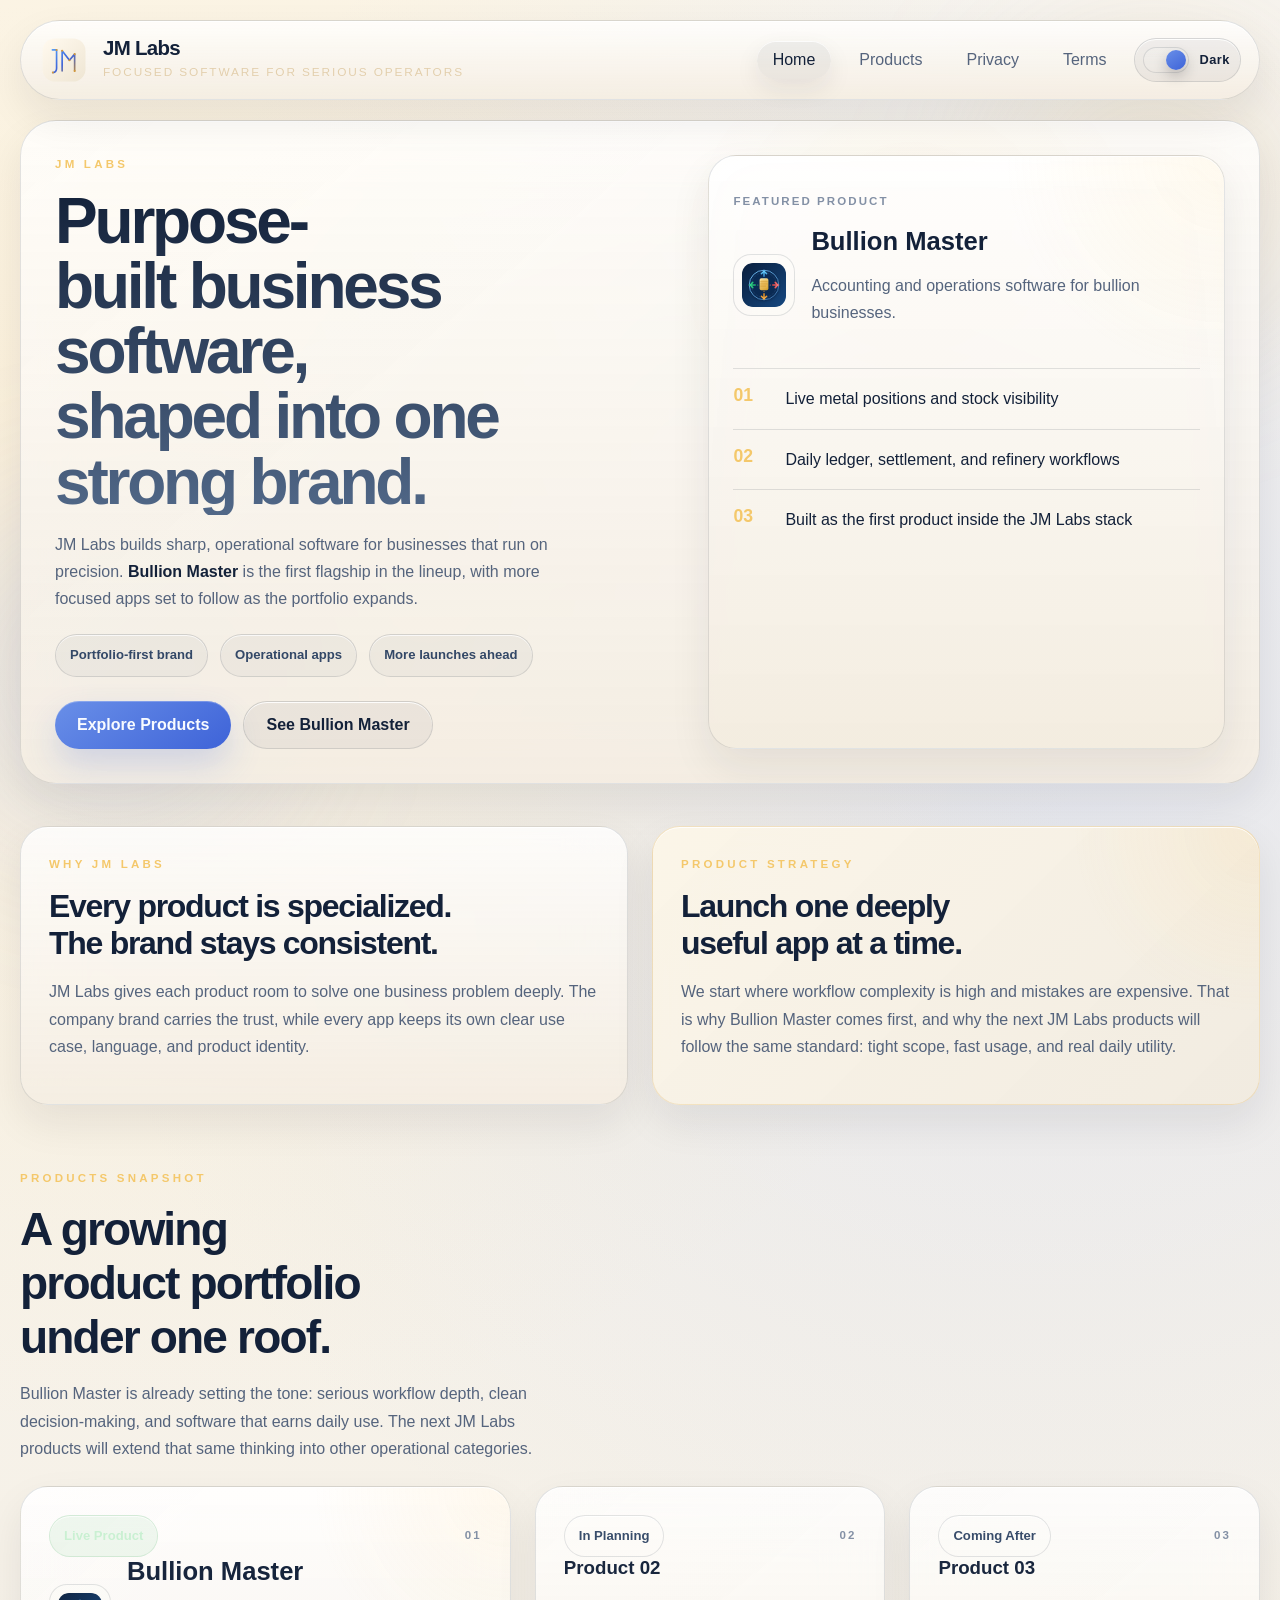
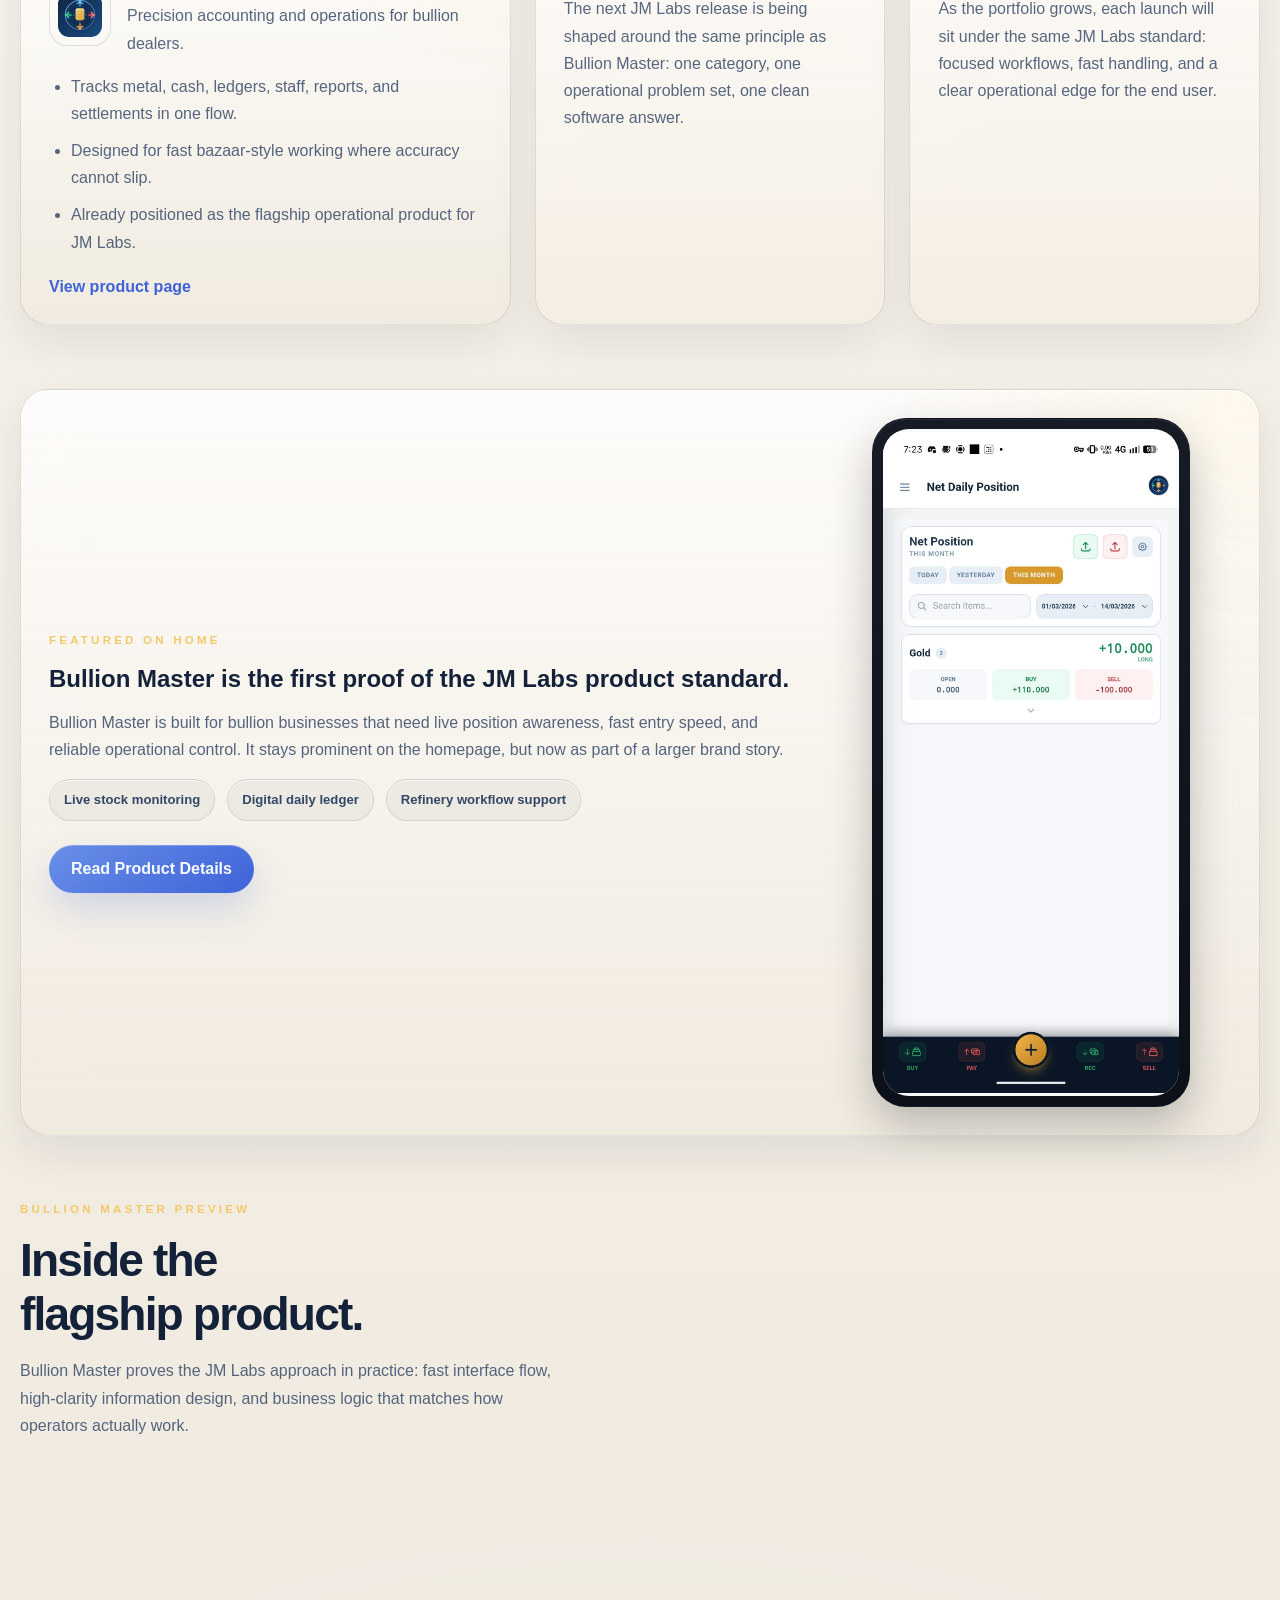
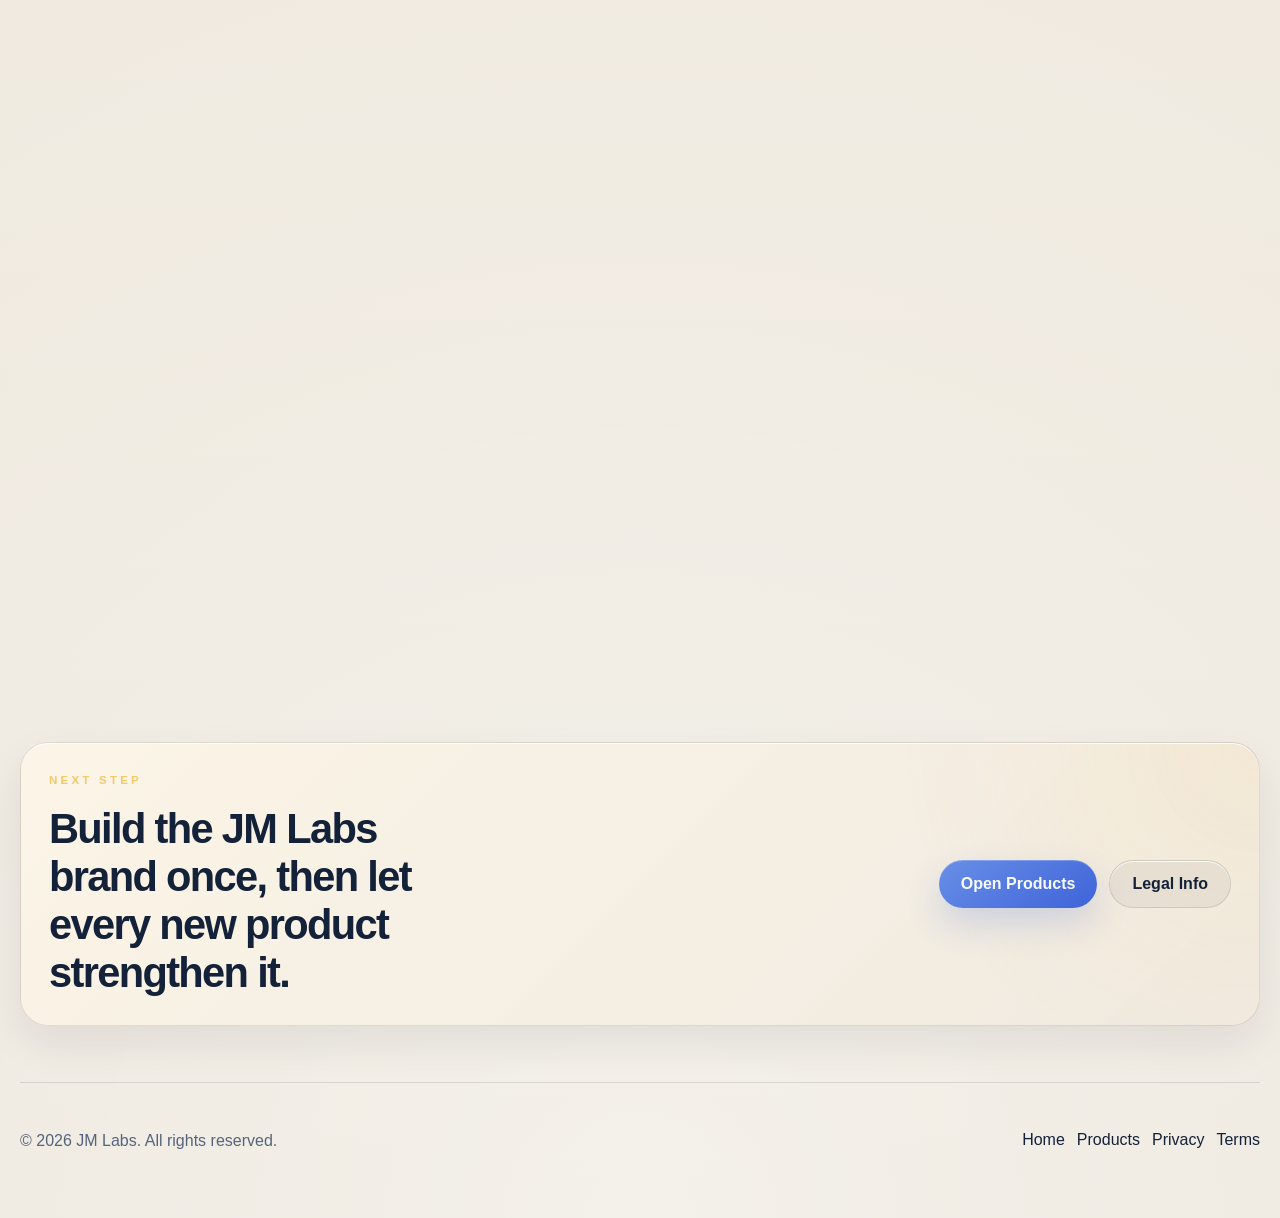
==== commit d158b790: "Deploy site from JM-Labs-Pvt-Ltd/JM-Labs-Official-Website@31a5e80a26807ccc14a2ab20f1e2085db638b1c6" ====
--- a/index.html
+++ b/index.html
@@ -19,15 +19,15 @@
         }
       })();
     </script>
-    <link rel="icon" type="image/svg+xml" href="./assets/jm-labs-icon-final-DJR-SEWx.svg" />
-    <script type="module" crossorigin src="./assets/script-Eg68pvs0.js"></script>
+    <link rel="icon" type="image/svg+xml" href="./assets/jm-labs-icon-final-DKYKXezw.svg" />
+    <script type="module" crossorigin src="./assets/script-ZB11gJX_.js"></script>
     <link rel="stylesheet" crossorigin href="./assets/script-B5YEWej2.css">
   </head>
   <body data-page="home">
     <div class="site-chrome">
       <header class="site-header">
         <a class="brand-mark" href="./index.html" aria-label="JM Labs home">
-          <img class="brand-icon" src="data:image/svg+xml,%3csvg%20width='1024'%20height='1024'%20viewBox='0%200%201024%201024'%20xmlns='http://www.w3.org/2000/svg'%20fill='none'%3e%3cdefs%3e%3clinearGradient%20id='bgFinal'%20x1='94'%20y1='88'%20x2='930'%20y2='928'%20gradientUnits='userSpaceOnUse'%3e%3cstop%20stop-color='%231A2234'/%3e%3cstop%20offset='1'%20stop-color='%230C1018'/%3e%3c/linearGradient%3e%3clinearGradient%20id='meshFinal'%20x1='236'%20y1='230'%20x2='776'%20y2='794'%20gradientUnits='userSpaceOnUse'%3e%3cstop%20stop-color='%2391D3FF'/%3e%3cstop%20offset='0.56'%20stop-color='%235A7DE0'/%3e%3cstop%20offset='1'%20stop-color='%23F0BC62'/%3e%3c/linearGradient%3e%3c/defs%3e%3crect%20x='72'%20y='72'%20width='880'%20height='880'%20rx='252'%20fill='url(%23bgFinal)'/%3e%3ccircle%20cx='512'%20cy='512'%20r='308'%20stroke='%23FFFFFF'%20stroke-opacity='0.06'%20stroke-width='2'/%3e%3cg%20stroke='url(%23meshFinal)'%20stroke-width='34'%20stroke-linecap='round'%20stroke-linejoin='round'%3e%3cpath%20d='M274%20306H360V682C360%20734%20334%20770%20284%20770'/%3e%3cpath%20d='M474%20736V324L624%20516L730%20392V736'/%3e%3c/g%3e%3cg%20fill='%23F3C66D'%3e%3ccircle%20cx='360'%20cy='306'%20r='21'/%3e%3ccircle%20cx='284'%20cy='770'%20r='21'/%3e%3ccircle%20cx='474'%20cy='324'%20r='21'/%3e%3ccircle%20cx='624'%20cy='516'%20r='21'/%3e%3ccircle%20cx='730'%20cy='392'%20r='21'/%3e%3ccircle%20cx='730'%20cy='736'%20r='21'/%3e%3c/g%3e%3c/svg%3e" alt="JM Labs logo" />
+          <img class="brand-icon" src="data:image/svg+xml,%3csvg%20width='1024'%20height='1024'%20viewBox='0%200%201024%201024'%20xmlns='http://www.w3.org/2000/svg'%20fill='none'%3e%3cdefs%3e%3clinearGradient%20id='bgFinalLocal'%20x1='94'%20y1='88'%20x2='930'%20y2='928'%20gradientUnits='userSpaceOnUse'%3e%3cstop%20stop-color='%231A2234'/%3e%3cstop%20offset='1'%20stop-color='%230C1018'/%3e%3c/linearGradient%3e%3clinearGradient%20id='meshFinalLocal'%20x1='236'%20y1='230'%20x2='776'%20y2='794'%20gradientUnits='userSpaceOnUse'%3e%3cstop%20stop-color='%2391D3FF'/%3e%3cstop%20offset='0.56'%20stop-color='%235A7DE0'/%3e%3cstop%20offset='1'%20stop-color='%23F0BC62'/%3e%3c/linearGradient%3e%3c/defs%3e%3crect%20x='72'%20y='72'%20width='880'%20height='880'%20rx='252'%20fill='url(%23bgFinalLocal)'/%3e%3ccircle%20cx='512'%20cy='512'%20r='308'%20stroke='%23FFFFFF'%20stroke-opacity='0.06'%20stroke-width='2'/%3e%3cg%20stroke='url(%23meshFinalLocal)'%20stroke-width='34'%20stroke-linecap='round'%20stroke-linejoin='round'%3e%3cpath%20d='M274%20306H360V682C360%20734%20334%20770%20284%20770'/%3e%3cpath%20d='M474%20736V324L624%20516L730%20392V736'/%3e%3c/g%3e%3cg%20fill='%23F3C66D'%3e%3ccircle%20cx='360'%20cy='306'%20r='21'/%3e%3ccircle%20cx='284'%20cy='770'%20r='21'/%3e%3ccircle%20cx='474'%20cy='324'%20r='21'/%3e%3ccircle%20cx='624'%20cy='516'%20r='21'/%3e%3ccircle%20cx='730'%20cy='392'%20r='21'/%3e%3ccircle%20cx='730'%20cy='736'%20r='21'/%3e%3c/g%3e%3c/svg%3e" alt="JM Labs logo" />
           <span class="brand-lockup">
             <span class="brand-wordmark">JM Labs</span>
             <span class="brand-caption">Focused software for serious operators</span>
